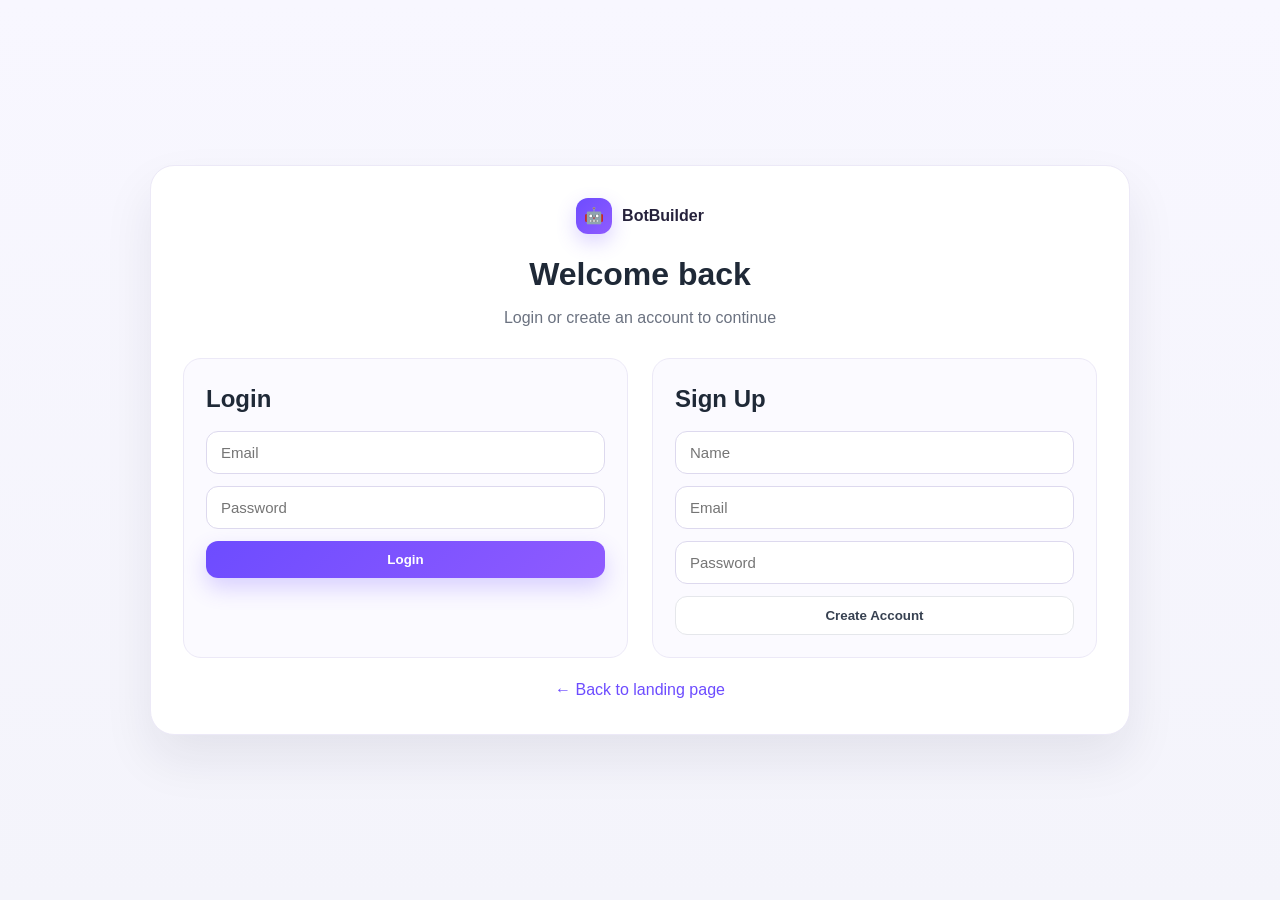
==== src/main/resources/static/create-bot.html @ aa95cacc "Initial project commit" ====
<!--create-bot.html-->
<!DOCTYPE html>
<html lang="en">
<head>
    <meta charset="UTF-8">
    <meta name="viewport" content="width=device-width, initial-scale=1.0">
    <title>Create Bot - BotBuilder</title>
    <link rel="stylesheet" href="style.css">
</head>
<body class="wizard-page">
    <header class="wizard-header">
        <div class="container wizard-header-row">
            <a href="dashboard.html" class="brand">
                <div class="brand-icon">🤖</div>
                <span>BotBuilder</span>
            </a>
        </div>
    </header>

    <main class="container wizard-container">
        <div class="stepper">
            <div class="step active"><span>1</span><small>Basic Info</small></div>
            <div class="step"><span>2</span><small>Knowledge Source</small></div>
            <div class="step"><span>3</span><small>Customize</small></div>
            <div class="step"><span>4</span><small>Test</small></div>
            <div class="step"><span>5</span><small>Deploy</small></div>
        </div>

        <div class="wizard-card-area">
			<div id="step-1" class="wizard-step active">
			    <div class="wizard-card wizard-card-basic">
			        <h2>Basic Information</h2>
			        <p>Let's start with the basics about your chatbot.</p>

			        <label for="bot-name">Bot Name *</label>
			        <input type="text" id="bot-name" placeholder="e.g., Customer Support Bot">

			        <label for="bot-description">Description</label>
			        <textarea id="bot-description" rows="3" placeholder="Brief description of what this bot does..."></textarea>

			        <label for="bot-language">Language</label>
			        <select id="bot-language">
			            <option value="English">English</option>
			            <option value="Spanish">Spanish</option>
			            <option value="French">French</option>
			        </select>

			        <label>Personality Type *</label>
			        <div class="personality-grid">
			            <div class="personality-option active" data-value="Professional">
			                <div class="personality-icon">💼</div>
			                <div>
			                    <h4>Professional</h4>
			                    <p>Formal and business-oriented</p>
			                </div>
			            </div>

			            <div class="personality-option" data-value="Friendly">
			                <div class="personality-icon">😊</div>
			                <div>
			                    <h4>Friendly</h4>
			                    <p>Warm and approachable</p>
			                </div>
			            </div>

			            <div class="personality-option" data-value="Sales">
			                <div class="personality-icon">📈</div>
			                <div>
			                    <h4>Sales</h4>
			                    <p>Persuasive and goal-driven</p>
			                </div>
			            </div>

			            <div class="personality-option" data-value="Support">
			                <div class="personality-icon">🎧</div>
			                <div>
			                    <h4>Support</h4>
			                    <p>Helpful and patient</p>
			                </div>
			            </div>
			        </div>

			        <input type="hidden" id="bot-personality" value="Professional">

			        <div class="wizard-nav-row wizard-nav-step1">
			            <button class="btn btn-secondary btn-disabled" type="button" disabled>← Previous</button>
			            <button id="create-bot-btn" class="btn btn-primary" type="button">Next →</button>
			        </div>
			    </div>
			</div>

			<div id="step-2" class="wizard-step">
			    <div class="wizard-card wizard-card-knowledge">
			        <h2>Knowledge Source</h2>
			        <p>Choose where your bot will learn from</p>

			        <label>Source Type *</label>

			        <div class="knowledge-source-grid">
			            <div class="knowledge-source-option active" data-source="website">
			                <div class="knowledge-source-icon">🌐</div>
			                <h4>Import from Website</h4>
			                <p>Scrape content from your website</p>
			            </div>

			            <div class="knowledge-source-option" data-source="pdf">
			                <div class="knowledge-source-icon">📄</div>
			                <h4>Upload PDF</h4>
			                <p>Upload PDF documents</p>
			            </div>

			            <div class="knowledge-source-option" data-source="text">
			                <div class="knowledge-source-icon">☰</div>
			                <h4>Paste Text</h4>
			                <p>Manually paste your content</p>
			            </div>
			        </div>

			        <input type="hidden" id="knowledge-source-type" value="website">

			        <div id="knowledge-panel-website" class="knowledge-panel active">
			            <label for="knowledge-website-url">Website URL *</label>
			            <div class="knowledge-inline-row">
			                <input type="url" id="knowledge-website-url" placeholder="https://example.com">
			            </div>
			        </div>

			        <div id="knowledge-panel-pdf" class="knowledge-panel">
			            <label>Upload PDF Files</label>
			            <div class="upload-dropzone">
			                <div class="upload-dropzone-icon">📄</div>
			                <div class="upload-dropzone-title">Click to upload or drag and drop</div>
			                <div class="upload-dropzone-subtitle">PDF files up to 10MB</div>
			                <input type="file" id="knowledge-pdf-file" accept=".pdf" hidden>
			            </div>
			        </div>

			        <div id="knowledge-panel-text" class="knowledge-panel">
			            <label for="knowledge-text-content">Paste Your Content *</label>
			            <textarea id="knowledge-text-content" rows="5" placeholder="Paste your knowledge base content here..."></textarea>
			            <div id="knowledge-text-counter" class="knowledge-text-counter">0 characters</div>
			        </div>

			        <div class="wizard-nav-row">
			            <button id="prev-btn" class="btn btn-secondary" type="button">← Previous</button>
			            <button id="next-btn" class="btn btn-primary" type="button">Next →</button>
			        </div>
			    </div>
			</div>

            <div id="step-3" class="wizard-step">
                <div class="wizard-card">
                    <h2>Customize Behavior</h2>
                    <p>Fine tune how your bot responds.</p>

                    <label>Tone: <span class="slider-value">Balanced</span></label>
                    <input type="range" class="slider" min="0" max="100" value="50">
                    <div class="slider-info">Balanced tone</div>

                    <label>Response Length: <span class="slider-value">Medium</span></label>
                    <input type="range" class="slider" min="0" max="100" value="50">
                    <div class="slider-info">Balanced responses</div>

                    <div class="wizard-nav-row">
                        <button class="btn btn-secondary prev-generic">Previous</button>
                        <button class="btn btn-primary next-generic">Next</button>
                    </div>
                </div>
            </div>

            <div id="step-4" class="wizard-step">
                <div class="wizard-card test-layout">
                    <div class="test-left">
                        <h2>Review Your Bot</h2>
                        <div id="review-info" class="review-box"></div>
                    </div>

                    <div class="test-right">
                        <h2>Test Your Bot</h2>
                        <div class="chat-window">
                            <div class="chat-messages"></div>
                            <div class="chat-input">
                                <input type="text" class="chat-field" placeholder="Type your message...">
                                <button class="chat-send btn btn-primary">Send</button>
                            </div>
                        </div>
                    </div>
                </div>

                <div class="wizard-bottom-row">
                    <button class="btn btn-secondary prev-generic">Previous</button>
                    <button class="btn btn-primary next-generic">Next</button>
                </div>
            </div>

            <div id="step-5" class="wizard-step">
                <div class="wizard-card">
                    <h2>Deploy Your Bot</h2>
                    <p>Your bot is ready to deploy.</p>

                    <div class="deploy-box">
                        <h3>Share Link</h3>
                        <input type="text" readonly value="http://localhost:8080/chatbot/share/demo-bot">
                    </div>

                    <div class="deploy-box">
                        <h3>API Access</h3>
                        <textarea readonly rows="4">POST /api/bot/chat</textarea>
                    </div>

                    <div class="wizard-nav-row">
                        <button class="btn btn-secondary prev-generic">Previous</button>
                        <a href="dashboard.html" class="btn btn-primary">Finish</a>
                    </div>
                </div>
            </div>
        </div>
    </main>

    <script src="auth.js"></script>
    <script src="script.js"></script>
</body>
</html>
---- src/main/resources/static/style.css ----
/* style.css*/
* {
    margin: 0;
    padding: 0;
    box-sizing: border-box;
}

body {
    font-family: Inter, Arial, sans-serif;
    background: #f8f8fc;
    color: #1f2937;
    line-height: 1.5;
}

a {
    text-decoration: none;
    color: inherit;
}

.container {
    width: min(1120px, calc(100% - 48px));
    margin: 0 auto;
}

/* Header / Brand */
.site-header,
.wizard-header {
    background: rgba(255, 255, 255, 0.92);
    backdrop-filter: blur(10px);
    border-bottom: 1px solid #ebe9f5;
    position: sticky;
    top: 0;
    z-index: 20;
}

.nav-row,
.wizard-header-row {
    min-height: 74px;
    display: flex;
    align-items: center;
    justify-content: space-between;
    gap: 20px;
}

.brand {
    display: inline-flex;
    align-items: center;
    gap: 10px;
    font-weight: 700;
    color: #25213b;
}

.brand-icon {
    width: 36px;
    height: 36px;
    border-radius: 12px;
    display: grid;
    place-items: center;
    background: linear-gradient(135deg, #6d4cff, #8f5bff);
    color: #fff;
    box-shadow: 0 8px 20px rgba(109, 76, 255, 0.24);
}

.nav-links {
    display: flex;
    gap: 24px;
    color: #6b7280;
}

/* Buttons */
.btn {
    border: none;
    border-radius: 12px;
    padding: 11px 18px;
    font-weight: 600;
    cursor: pointer;
    display: inline-flex;
    align-items: center;
    justify-content: center;
    transition: 0.2s ease;
}

.btn:hover {
    transform: translateY(-1px);
}

.btn-primary {
    background: linear-gradient(135deg, #6d4cff, #8f5bff);
    color: #fff;
    box-shadow: 0 10px 22px rgba(109, 76, 255, 0.24);
}

.btn-secondary {
    background: #fff;
    border: 1px solid #e5e7eb;
    color: #374151;
}

.btn-full {
    width: 100%;
}

.btn-small {
    padding: 8px 12px;
    font-size: 14px;
}

/* Landing */
.hero {
    padding: 72px 0 48px;
}

.hero-grid {
    display: grid;
    grid-template-columns: 1.1fr 0.9fr;
    gap: 40px;
    align-items: center;
}

.pill {
    display: inline-block;
    margin-bottom: 18px;
    padding: 8px 12px;
    border-radius: 999px;
    background: #f1eeff;
    color: #6d4cff;
    font-size: 14px;
    font-weight: 600;
}

.hero-copy h1 {
    font-size: clamp(38px, 5vw, 62px);
    line-height: 1.02;
    letter-spacing: -0.03em;
    margin-bottom: 18px;
    color: #1f1b2d;
}

.hero-copy p {
    max-width: 560px;
    color: #6b7280;
    font-size: 17px;
    margin-bottom: 24px;
}

.hero-actions {
    display: flex;
    gap: 12px;
    margin-bottom: 18px;
}

.hero-meta {
    display: flex;
    gap: 18px;
    color: #6b7280;
    font-size: 14px;
}

.hero-preview-card {
    background: #fff;
    border: 1px solid #eeeaf8;
    border-radius: 24px;
    padding: 28px;
    box-shadow: 0 24px 50px rgba(34, 26, 65, 0.08);
}

.chat-preview {
    display: flex;
    flex-direction: column;
    gap: 12px;
}

.chat-bubble {
    max-width: 75%;
    padding: 12px 14px;
    border-radius: 16px;
    font-size: 14px;
    box-shadow: 0 8px 18px rgba(24, 20, 40, 0.06);
}

.chat-left {
    background: #f6f5fb;
    color: #374151;
}

.chat-right {
    align-self: flex-end;
    background: linear-gradient(135deg, #6d4cff, #8f5bff);
    color: #fff;
}

.section {
    padding: 64px 0;
}

.section-light {
    background: #fafafe;
}

.section-heading {
    text-align: center;
    margin-bottom: 34px;
}

.section-heading h2 {
    font-size: 36px;
    margin-bottom: 8px;
    color: #1f1b2d;
}

.section-heading p {
    color: #6b7280;
}

.feature-grid,
.pricing-grid {
    display: grid;
    gap: 22px;
    grid-template-columns: repeat(3, 1fr);
}

.feature-card,
.price-card {
    background: #fff;
    border: 1px solid #ece9f7;
    border-radius: 20px;
    padding: 24px;
    box-shadow: 0 14px 28px rgba(31, 27, 45, 0.05);
}

.feature-icon {
    font-size: 24px;
    margin-bottom: 12px;
}

.feature-card h3,
.price-card h3 {
    margin-bottom: 8px;
}

.feature-card p,
.price-card ul {
    color: #6b7280;
}

.price {
    font-size: 34px;
    font-weight: 800;
    margin: 10px 0 14px;
}

.price span {
    font-size: 14px;
    font-weight: 500;
    color: #6b7280;
}

.price-card ul {
    list-style: none;
    margin-bottom: 18px;
    display: grid;
    gap: 8px;
}

.price-card.featured {
    border: 2px solid #7b59ff;
    position: relative;
}

.price-badge {
    position: absolute;
    top: -12px;
    left: 24px;
    background: #7b59ff;
    color: #fff;
    border-radius: 999px;
    padding: 6px 12px;
    font-size: 12px;
    font-weight: 700;
}

.site-footer {
    border-top: 1px solid #ebe9f5;
    padding: 24px 0;
    background: #fff;
}

.footer-row {
    display: flex;
    justify-content: space-between;
    align-items: center;
    gap: 24px;
}

.footer-brand {
    margin-bottom: 8px;
}

.footer-links {
    display: flex;
    gap: 18px;
    color: #6b7280;
}

/* Auth */
.auth-page {
    min-height: 100vh;
    background: linear-gradient(180deg, #f8f7ff 0%, #f4f4fb 100%);
}

.auth-shell {
    min-height: 100vh;
    display: grid;
    place-items: center;
    padding: 28px;
}

.auth-card {
    width: min(980px, 100%);
    background: #fff;
    border: 1px solid #ece9f7;
    border-radius: 24px;
    padding: 32px;
    box-shadow: 0 24px 50px rgba(31, 27, 45, 0.08);
}

.auth-header {
    text-align: center;
    margin-bottom: 28px;
}

.auth-header h1 {
    margin-top: 16px;
    margin-bottom: 8px;
}

.auth-header p {
    color: #6b7280;
}

.auth-grid {
    display: grid;
    grid-template-columns: repeat(2, 1fr);
    gap: 24px;
}

.auth-block {
    background: #fbfaff;
    border: 1px solid #ece9f7;
    border-radius: 18px;
    padding: 22px;
}

.auth-block h2 {
    margin-bottom: 14px;
}

.auth-block input {
    width: 100%;
    margin-bottom: 12px;
}

.auth-back {
    margin-top: 20px;
    text-align: center;
    color: #6d4cff;
}

/* Inputs */
input,
select,
textarea {
    width: 100%;
    border: 1px solid #ddd9ee;
    background: #fff;
    border-radius: 12px;
    padding: 12px 14px;
    outline: none;
    font-size: 15px;
}

input:focus,
select:focus,
textarea:focus {
    border-color: #7b59ff;
    box-shadow: 0 0 0 4px rgba(123, 89, 255, 0.12);
}

/* Dashboard */
.dashboard-page {
    background: #f6f6fb;
}

.dashboard-layout {
    display: grid;
    grid-template-columns: 260px 1fr;
    min-height: 100vh;
}

.sidebar {
    background: #fff;
    border-right: 1px solid #ebe9f5;
    display: flex;
    flex-direction: column;
    justify-content: space-between;
    padding: 24px 18px;
}

.sidebar-nav {
    margin-top: 28px;
    display: grid;
    gap: 8px;
}

.sidebar-link {
    display: block;
    padding: 12px 14px;
    border-radius: 12px;
    color: #6b7280;
    font-weight: 600;
}

.sidebar-link.active,
.sidebar-link:hover {
    background: #f2efff;
    color: #6d4cff;
}

.logout-btn {
    width: 100%;
    text-align: left;
    background: none;
    border: none;
    cursor: pointer;
    font: inherit;
}

.dashboard-main {
    padding: 28px;
}

.dashboard-topbar {
    display: flex;
    align-items: center;
    justify-content: space-between;
    margin-bottom: 18px;
    gap: 20px;
}

.dashboard-topbar h1 {
    margin-bottom: 4px;
}

.dashboard-topbar p {
    color: #6b7280;
}

.search-row {
    margin-bottom: 22px;
}

.bot-grid {
    display: grid;
    grid-template-columns: repeat(3, 1fr);
    gap: 20px;
}

.bot-card,
.empty-bot-card {
    background: #fff;
    border: 1px solid #ebe9f5;
    border-radius: 18px;
    padding: 20px;
    box-shadow: 0 12px 24px rgba(31, 27, 45, 0.05);
}

.bot-card-top {
    display: flex;
    justify-content: space-between;
    gap: 16px;
    margin-bottom: 14px;
}

.bot-card h3 {
    margin-bottom: 6px;
}

.bot-card p {
    color: #6b7280;
    font-size: 14px;
    overflow-wrap: anywhere;
}

.bot-card-meta {
    display: flex;
    justify-content: space-between;
    color: #6b7280;
    font-size: 13px;
    margin-bottom: 16px;
}

.bot-card-actions {
    display: flex;
    gap: 10px;
}

.status-badge {
    height: fit-content;
    border-radius: 999px;
    padding: 6px 10px;
    font-size: 12px;
    font-weight: 700;
}

.status-badge.active {
    background: #eafaf1;
    color: #13a35d;
}

.empty-bot-card {
    min-height: 210px;
    display: grid;
    place-items: center;
    text-align: center;
    border-style: dashed;
}

.empty-icon {
    width: 52px;
    height: 52px;
    border-radius: 50%;
    display: grid;
    place-items: center;
    background: #f1eeff;
    color: #6d4cff;
    font-size: 24px;
    margin-bottom: 10px;
}

/* Wizard */
.wizard-page {
    background: #f6f6fb;
}

.wizard-container {
    padding-top: 28px;
    padding-bottom: 48px;
}
.wizard-card-basic {
    max-width: 760px;
    margin: 0 auto;
    padding: 32px;
}

.wizard-card-basic h2 {
    font-size: 34px;
    margin-bottom: 8px;
    color: #1f1b2d;
}

.wizard-card-basic p {
    color: #6b7280;
    margin-bottom: 22px;
}

.wizard-card-basic label {
    display: block;
    font-size: 14px;
    font-weight: 700;
    margin: 18px 0 8px;
    color: #2b263d;
}

.wizard-card-basic input,
.wizard-card-basic select,
.wizard-card-basic textarea {
    width: 100%;
    border: 1px solid #e4e0f2;
    border-radius: 12px;
    padding: 14px 16px;
    font-size: 15px;
    background: #fcfbff;
}

.wizard-card-basic textarea {
    resize: vertical;
    min-height: 88px;
}

.personality-grid {
    display: grid;
    grid-template-columns: repeat(2, 1fr);
    gap: 14px;
    margin-top: 10px;
}

.personality-option {
    display: flex;
    align-items: flex-start;
    gap: 14px;
    padding: 16px;
    border: 1.5px solid #dfdbea;
    border-radius: 14px;
    background: #ffffff;
    cursor: pointer;
    transition: all 0.2s ease;
}

.personality-option:hover {
    border-color: #b7abf8;
    box-shadow: 0 8px 20px rgba(109, 76, 255, 0.08);
}

.personality-option.active {
    border: 2px solid #6d4cff;
    background: #f7f4ff;
    box-shadow: 0 10px 22px rgba(109, 76, 255, 0.10);
}

.personality-icon {
    width: 42px;
    height: 42px;
    border-radius: 12px;
    display: grid;
    place-items: center;
    background: #f3f0ff;
    font-size: 18px;
    flex-shrink: 0;
}

.personality-option h4 {
    margin: 0 0 4px;
    font-size: 16px;
    color: #1f1b2d;
}

.personality-option p {
    margin: 0;
    font-size: 13px;
    color: #6b7280;
}

.wizard-nav-step1 {
    margin-top: 24px;
    align-items: center;
}

.btn-disabled {
    opacity: 0.55;
    cursor: not-allowed;
    box-shadow: none;
}

@media (max-width: 768px) {
    .personality-grid {
        grid-template-columns: 1fr;
    }

    .wizard-card-basic {
        padding: 22px;
    }
}
.wizard-card-knowledge {
    max-width: 760px;
    margin: 0 auto;
    padding: 32px;
}

.wizard-card-knowledge h2 {
    font-size: 34px;
    margin-bottom: 8px;
    color: #1f1b2d;
}

.wizard-card-knowledge p {
    color: #6b7280;
    margin-bottom: 22px;
}

.wizard-card-knowledge label {
    display: block;
    font-size: 14px;
    font-weight: 700;
    margin: 18px 0 10px;
    color: #2b263d;
}

.knowledge-source-grid {
    display: grid;
    grid-template-columns: repeat(3, 1fr);
    gap: 14px;
    margin-top: 8px;
}

.knowledge-source-option {
    border: 1.5px solid #dfdbea;
    border-radius: 14px;
    padding: 18px 16px;
    background: #fff;
    text-align: center;
    cursor: pointer;
    transition: all 0.2s ease;
}

.knowledge-source-option:hover {
    border-color: #b7abf8;
    box-shadow: 0 8px 20px rgba(109, 76, 255, 0.08);
}

.knowledge-source-option.active {
    border: 2px solid #6d4cff;
    background: #f7f4ff;
    box-shadow: 0 10px 22px rgba(109, 76, 255, 0.10);
}

.knowledge-source-icon {
    width: 44px;
    height: 44px;
    margin: 0 auto 12px;
    border-radius: 12px;
    display: grid;
    place-items: center;
    background: #f3f0ff;
    font-size: 20px;
}

.knowledge-source-option h4 {
    margin: 0 0 6px;
    font-size: 16px;
    color: #1f1b2d;
}

.knowledge-source-option p {
    margin: 0;
    font-size: 13px;
    color: #6b7280;
}

.knowledge-panel {
    display: none;
    margin-top: 18px;
}

.knowledge-panel.active {
    display: block;
}

.knowledge-inline-row {
    display: grid;
    grid-template-columns: 1fr auto;
    gap: 12px;
    align-items: center;
}

.btn-knowledge-action {
    white-space: nowrap;
    min-width: 140px;
}

.upload-dropzone {
    border: 1.5px dashed #d7d2e8;
    border-radius: 16px;
    background: #fcfbff;
    min-height: 170px;
    display: grid;
    place-items: center;
    text-align: center;
    padding: 24px;
    cursor: pointer;
    transition: all 0.2s ease;
}

.upload-dropzone:hover {
    border-color: #b7abf8;
    background: #f8f5ff;
}

.upload-dropzone-icon {
    font-size: 34px;
    margin-bottom: 10px;
}

.upload-dropzone-title {
    font-weight: 600;
    color: #374151;
    margin-bottom: 4px;
}

.upload-dropzone-subtitle {
    font-size: 13px;
    color: #9ca3af;
}

.knowledge-text-counter {
    margin-top: 8px;
    font-size: 12px;
    color: #9ca3af;
}

@media (max-width: 768px) {
    .knowledge-source-grid {
        grid-template-columns: 1fr;
    }

    .knowledge-inline-row {
        grid-template-columns: 1fr;
    }

    .btn-knowledge-action {
        width: 100%;
    }

    .wizard-card-knowledge {
        padding: 22px;
    }
}
.stepper {
    display: flex;
    justify-content: center;
    gap: 28px;
    margin-bottom: 28px;
    flex-wrap: wrap;
}

.step {
    text-align: center;
    color: #9ca3af;
}

.step span {
    width: 36px;
    height: 36px;
    margin: 0 auto 8px;
    border-radius: 50%;
    display: grid;
    place-items: center;
    background: #e5e7eb;
    font-weight: 700;
}

.step.active span {
    background: linear-gradient(135deg, #6d4cff, #8f5bff);
    color: #fff;
}

.step.completed span {
    background: #6d4cff;
    color: #fff;
}

.step.active,
.step.completed {
    color: #3b3553;
}

.step small {
    display: block;
    font-size: 12px;
}

.wizard-step {
    display: none;
}

.wizard-step.active {
    display: block;
}

.wizard-card-area {
    max-width: 920px;
    margin: 0 auto;
}

.wizard-card {
    background: #fff;
    border: 1px solid #ebe9f5;
    border-radius: 22px;
    padding: 28px;
    box-shadow: 0 14px 28px rgba(31, 27, 45, 0.05);
}

.wizard-card h2 {
    margin-bottom: 6px;
}

.wizard-card p {
    color: #6b7280;
    margin-bottom: 18px;
}

.wizard-card label {
    display: block;
    font-weight: 600;
    margin: 16px 0 8px;
}

.wizard-nav-row,
.wizard-bottom-row {
    display: flex;
    justify-content: space-between;
    gap: 12px;
    margin-top: 22px;
}

.source-grid {
    display: grid;
    grid-template-columns: repeat(3, 1fr);
    gap: 14px;
    margin-top: 16px;
}

.source-option {
    border: 2px solid #d9d3f7;
    border-radius: 16px;
    padding: 20px;
    text-align: center;
    font-weight: 600;
    background: #fff;
}

.source-option.active {
    border-color: #7b59ff;
    background: #f5f2ff;
    color: #6d4cff;
}

.source-option.disabled {
    opacity: 0.55;
}

.slider {
    margin: 10px 0 6px;
}

.slider-info {
    color: #6b7280;
    font-size: 14px;
}

.test-layout {
    display: grid;
    grid-template-columns: 320px 1fr;
    gap: 22px;
}

.review-box {
    background: #f8f7fd;
    border: 1px solid #ebe9f5;
    border-radius: 16px;
    padding: 16px;
    display: grid;
    gap: 10px;
}

.deploy-box {
    background: #fafafe;
    border: 1px solid #ebe9f5;
    border-radius: 16px;
    padding: 16px;
    margin-bottom: 16px;
}

.chat-window {
    border: 1px solid #ebe9f5;
    border-radius: 20px;
    background: #fff;
    padding: 16px;
    height: 380px;
    display: flex;
    flex-direction: column;
}

.chat-messages {
    flex: 1;
    overflow-y: auto;
    margin-bottom: 12px;
}

.chat-input {
    display: flex;
    gap: 10px;
}

.chat-line {
    margin-bottom: 10px;
    padding: 10px 12px;
    border-radius: 12px;
    max-width: 86%;
    font-size: 14px;
}

.chat-line-user {
    background: #f3f0ff;
    margin-left: auto;
}

.chat-line-bot {
    background: #f5f6fa;
}

.chat-line-bot.error {
    color: #b91c1c;
}

/* Responsive */
@media (max-width: 980px) {
    .hero-grid,
    .auth-grid,
    .test-layout,
    .dashboard-layout,
    .feature-grid,
    .pricing-grid,
    .bot-grid,
    .source-grid {
        grid-template-columns: 1fr;
    }

    .dashboard-layout {
        display: block;
    }

    .sidebar {
        border-right: none;
        border-bottom: 1px solid #ebe9f5;
    }

    .nav-links {
        display: none;
    }

    .footer-row,
    .dashboard-topbar {
        flex-direction: column;
        align-items: flex-start;
    }
}
.open-mode .step.completed span {
    background: #e5e7eb !important;
    color: #9ca3af !important;
}

.open-mode .step.completed,
.open-mode .step:not(.active) {
    color: #9ca3af !important;
}

.open-mode .step.active span {
    background: linear-gradient(135deg, #6d4cff, #8f5bff) !important;
    color: #ffffff !important;
}

.open-mode .step.active {
    color: #3b3553 !important;
}
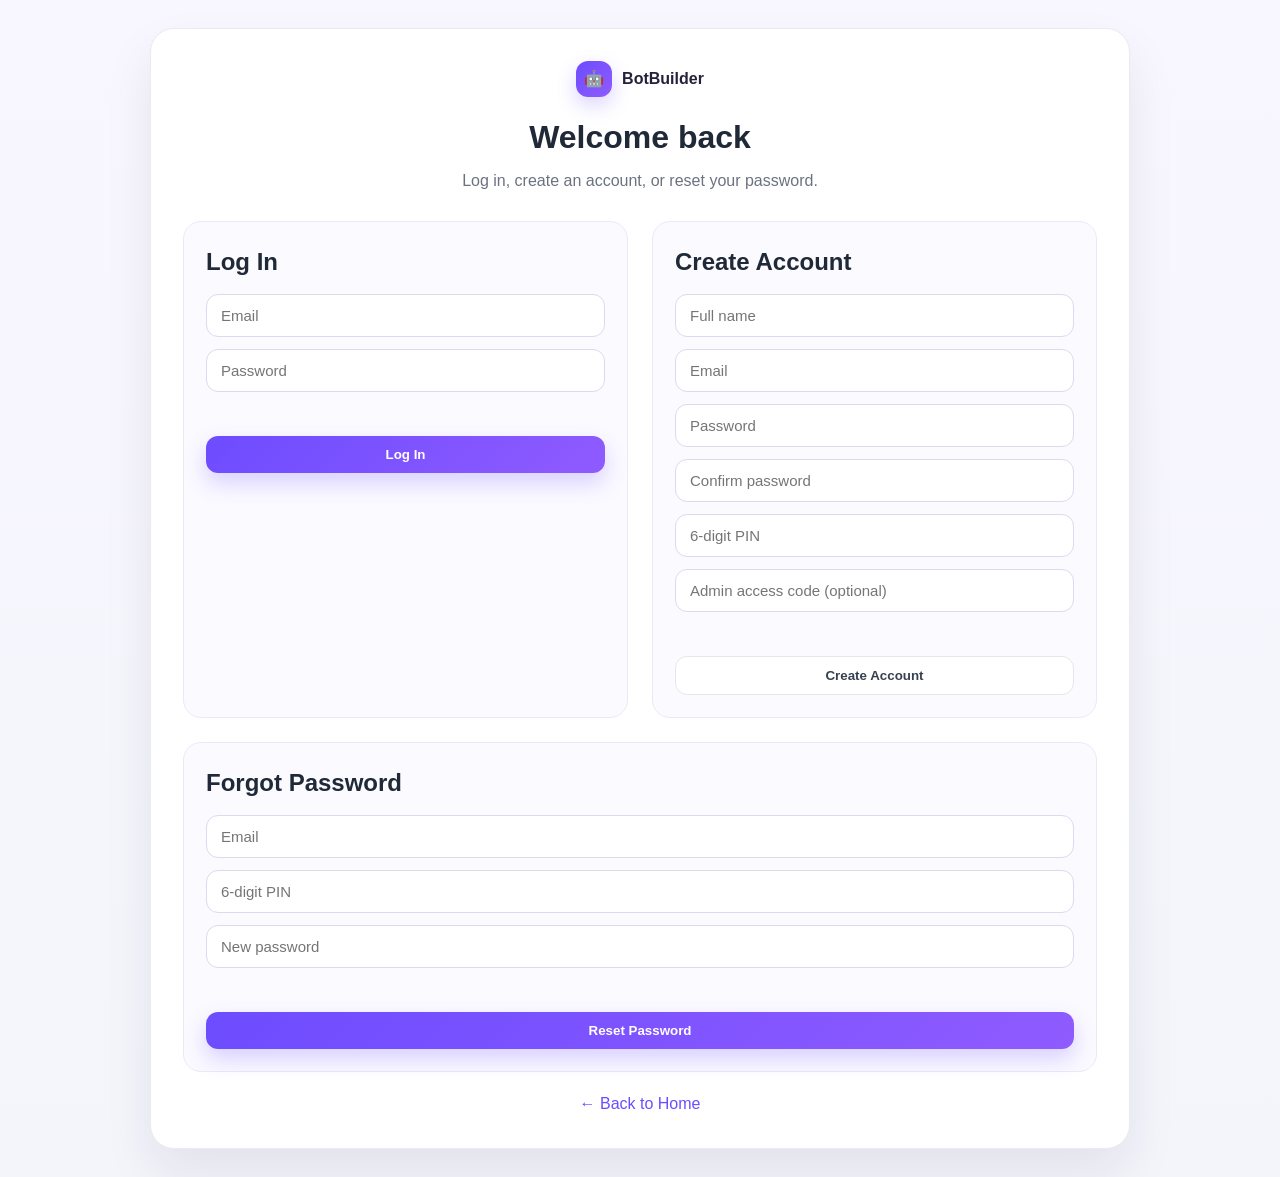
==== commit 4eadc197: "Working Code" ====
--- a/src/main/resources/static/create-bot.html
+++ b/src/main/resources/static/create-bot.html
@@ -1,4 +1,3 @@
-<!--create-bot.html-->
 <!DOCTYPE html>
 <html lang="en">
 <head>
@@ -7,214 +6,198 @@
     <title>Create Bot - BotBuilder</title>
     <link rel="stylesheet" href="style.css">
 </head>
-<body class="wizard-page">
-    <header class="wizard-header">
-        <div class="container wizard-header-row">
-            <a href="dashboard.html" class="brand">
-                <div class="brand-icon">🤖</div>
-                <span>BotBuilder</span>
-            </a>
+<body class="create-bot-page">
+    <header class="public-header">
+        <div class="brand">
+            <div class="brand-icon">🤖</div>
+            <span>BotBuilder</span>
         </div>
     </header>
 
-    <main class="container wizard-container">
-        <div class="stepper">
-            <div class="step active"><span>1</span><small>Basic Info</small></div>
-            <div class="step"><span>2</span><small>Knowledge Source</small></div>
-            <div class="step"><span>3</span><small>Customize</small></div>
-            <div class="step"><span>4</span><small>Test</small></div>
-            <div class="step"><span>5</span><small>Deploy</small></div>
+    <main class="wizard-shell">
+        <div class="wizard-stepper">
+            <div class="step active">1</div>
+            <div class="step">2</div>
+            <div class="step">3</div>
+            <div class="step">4</div>
+            <div class="step">5</div>
         </div>
 
-        <div class="wizard-card-area">
-			<div id="step-1" class="wizard-step active">
-			    <div class="wizard-card wizard-card-basic">
-			        <h2>Basic Information</h2>
-			        <p>Let's start with the basics about your chatbot.</p>
-
-			        <label for="bot-name">Bot Name *</label>
-			        <input type="text" id="bot-name" placeholder="e.g., Customer Support Bot">
-
-			        <label for="bot-description">Description</label>
-			        <textarea id="bot-description" rows="3" placeholder="Brief description of what this bot does..."></textarea>
-
-			        <label for="bot-language">Language</label>
-			        <select id="bot-language">
-			            <option value="English">English</option>
-			            <option value="Spanish">Spanish</option>
-			            <option value="French">French</option>
-			        </select>
-
-			        <label>Personality Type *</label>
-			        <div class="personality-grid">
-			            <div class="personality-option active" data-value="Professional">
-			                <div class="personality-icon">💼</div>
-			                <div>
-			                    <h4>Professional</h4>
-			                    <p>Formal and business-oriented</p>
-			                </div>
-			            </div>
-
-			            <div class="personality-option" data-value="Friendly">
-			                <div class="personality-icon">😊</div>
-			                <div>
-			                    <h4>Friendly</h4>
-			                    <p>Warm and approachable</p>
-			                </div>
-			            </div>
-
-			            <div class="personality-option" data-value="Sales">
-			                <div class="personality-icon">📈</div>
-			                <div>
-			                    <h4>Sales</h4>
-			                    <p>Persuasive and goal-driven</p>
-			                </div>
-			            </div>
-
-			            <div class="personality-option" data-value="Support">
-			                <div class="personality-icon">🎧</div>
-			                <div>
-			                    <h4>Support</h4>
-			                    <p>Helpful and patient</p>
-			                </div>
-			            </div>
-			        </div>
-
-			        <input type="hidden" id="bot-personality" value="Professional">
-
-			        <div class="wizard-nav-row wizard-nav-step1">
-			            <button class="btn btn-secondary btn-disabled" type="button" disabled>← Previous</button>
-			            <button id="create-bot-btn" class="btn btn-primary" type="button">Next →</button>
-			        </div>
-			    </div>
-			</div>
-
-			<div id="step-2" class="wizard-step">
-			    <div class="wizard-card wizard-card-knowledge">
-			        <h2>Knowledge Source</h2>
-			        <p>Choose where your bot will learn from</p>
-
-			        <label>Source Type *</label>
-
-			        <div class="knowledge-source-grid">
-			            <div class="knowledge-source-option active" data-source="website">
-			                <div class="knowledge-source-icon">🌐</div>
-			                <h4>Import from Website</h4>
-			                <p>Scrape content from your website</p>
-			            </div>
-
-			            <div class="knowledge-source-option" data-source="pdf">
-			                <div class="knowledge-source-icon">📄</div>
-			                <h4>Upload PDF</h4>
-			                <p>Upload PDF documents</p>
-			            </div>
-
-			            <div class="knowledge-source-option" data-source="text">
-			                <div class="knowledge-source-icon">☰</div>
-			                <h4>Paste Text</h4>
-			                <p>Manually paste your content</p>
-			            </div>
-			        </div>
-
-			        <input type="hidden" id="knowledge-source-type" value="website">
-
-			        <div id="knowledge-panel-website" class="knowledge-panel active">
-			            <label for="knowledge-website-url">Website URL *</label>
-			            <div class="knowledge-inline-row">
-			                <input type="url" id="knowledge-website-url" placeholder="https://example.com">
-			            </div>
-			        </div>
-
-			        <div id="knowledge-panel-pdf" class="knowledge-panel">
-			            <label>Upload PDF Files</label>
-			            <div class="upload-dropzone">
-			                <div class="upload-dropzone-icon">📄</div>
-			                <div class="upload-dropzone-title">Click to upload or drag and drop</div>
-			                <div class="upload-dropzone-subtitle">PDF files up to 10MB</div>
-			                <input type="file" id="knowledge-pdf-file" accept=".pdf" hidden>
-			            </div>
-			        </div>
-
-			        <div id="knowledge-panel-text" class="knowledge-panel">
-			            <label for="knowledge-text-content">Paste Your Content *</label>
-			            <textarea id="knowledge-text-content" rows="5" placeholder="Paste your knowledge base content here..."></textarea>
-			            <div id="knowledge-text-counter" class="knowledge-text-counter">0 characters</div>
-			        </div>
-
-			        <div class="wizard-nav-row">
-			            <button id="prev-btn" class="btn btn-secondary" type="button">← Previous</button>
-			            <button id="next-btn" class="btn btn-primary" type="button">Next →</button>
-			        </div>
-			    </div>
-			</div>
-
-            <div id="step-3" class="wizard-step">
-                <div class="wizard-card">
-                    <h2>Customize Behavior</h2>
-                    <p>Fine tune how your bot responds.</p>
-
-                    <label>Tone: <span class="slider-value">Balanced</span></label>
-                    <input type="range" class="slider" min="0" max="100" value="50">
-                    <div class="slider-info">Balanced tone</div>
-
-                    <label>Response Length: <span class="slider-value">Medium</span></label>
-                    <input type="range" class="slider" min="0" max="100" value="50">
-                    <div class="slider-info">Balanced responses</div>
-
-                    <div class="wizard-nav-row">
-                        <button class="btn btn-secondary prev-generic">Previous</button>
-                        <button class="btn btn-primary next-generic">Next</button>
-                    </div>
-                </div>
-            </div>
-
-            <div id="step-4" class="wizard-step">
-                <div class="wizard-card test-layout">
-                    <div class="test-left">
+        <div class="wizard-step-labels">
+            <span>Basic Info</span>
+            <span>Knowledge Source</span>
+            <span>Customize</span>
+            <span>Test</span>
+            <span>Deploy</span>
+        </div>
+
+        <!-- STEP 1 -->
+        <section id="step-1" class="wizard-step active">
+            <div class="wizard-card">
+                <h1>Basic Information</h1>
+                <p>Let's start with the basics about your chatbot.</p>
+
+                <label for="bot-name">Bot Name *</label>
+                <input id="bot-name" type="text" placeholder="e.g., Customer Support Bot">
+
+                <label for="bot-description">Description</label>
+                <textarea id="bot-description" rows="4" placeholder="Brief description of what this bot does..."></textarea>
+
+                <label for="bot-language">Language</label>
+                <select id="bot-language">
+                    <option value="English">English</option>
+                </select>
+
+                <label>Personality Type *</label>
+                <div class="personality-grid">
+                    <button type="button" class="personality-option active" data-value="Professional">
+                        <strong>Professional</strong>
+                        <span>Formal and business-oriented</span>
+                    </button>
+
+                    <button type="button" class="personality-option" data-value="Friendly">
+                        <strong>Friendly</strong>
+                        <span>Warm and approachable</span>
+                    </button>
+
+                    <button type="button" class="personality-option" data-value="Sales">
+                        <strong>Sales</strong>
+                        <span>Persuasive and goal-driven</span>
+                    </button>
+
+                    <button type="button" class="personality-option" data-value="Support">
+                        <strong>Support</strong>
+                        <span>Helpful and patient</span>
+                    </button>
+                </div>
+
+                <input type="hidden" id="bot-personality" value="Professional">
+
+                <div id="form-message-step1" class="form-message"></div>
+
+                <div class="wizard-nav-row">
+                    <button id="step1-back-btn" class="btn btn-secondary" type="button">Back to Dashboard</button>
+                    <button id="create-bot-btn" class="btn btn-primary" type="button">Next →</button>
+                </div>
+            </div>
+        </section>
+
+        <!-- STEP 2 -->
+        <section id="step-2" class="wizard-step">
+            <div class="wizard-card">
+                <h1>Knowledge Source</h1>
+
+                <div class="knowledge-source-switch">
+                    <button type="button" class="knowledge-source-option active" data-source="website">URL</button>
+                    <button type="button" class="knowledge-source-option" data-source="text">Text</button>
+                </div>
+
+                <input type="hidden" id="knowledge-source-type" value="website">
+
+                <div id="knowledge-panel-website" class="knowledge-panel active">
+                    <label for="knowledge-website-url" id="knowledge-url-label">Website or PDF URL</label>
+                    <input id="knowledge-website-url" type="text" placeholder="https://example.com/page or https://example.com/file.pdf">
+                </div>
+
+                <div id="knowledge-panel-text" class="knowledge-panel">
+                    <label for="knowledge-text-content">Paste Knowledge Text</label>
+                    <textarea id="knowledge-text-content" rows="8" placeholder="Paste content here..."></textarea>
+                    <div id="knowledge-text-counter" class="helper-text">0 characters</div>
+                </div>
+
+                <div id="form-message-step2" class="form-message"></div>
+
+                <div class="wizard-nav-row">
+                    <button id="prev-btn" class="btn btn-secondary" type="button">Previous</button>
+                    <button id="next-btn" class="btn btn-primary" type="button">Next →</button>
+                </div>
+            </div>
+        </section>
+
+        <!-- STEP 3 -->
+        <section id="step-3" class="wizard-step">
+            <div class="wizard-card">
+                <h1>Customize</h1>
+
+                <div class="slider-block">
+                    <div class="slider-header">
+                        <label>Tone</label>
+                        <span class="slider-value">Balanced</span>
+                    </div>
+                    <input class="slider" type="range" min="0" max="100" value="50">
+                    <div class="helper-text">Balanced tone</div>
+                </div>
+
+                <div class="slider-block">
+                    <div class="slider-header">
+                        <label>Response Length</label>
+                        <span class="slider-value">Medium</span>
+                    </div>
+                    <input class="slider" type="range" min="0" max="100" value="50">
+                    <div class="helper-text">Balanced responses</div>
+                </div>
+
+                <div class="wizard-nav-row">
+                    <button class="btn btn-secondary prev-generic" type="button">Previous</button>
+                    <button class="btn btn-primary next-generic" type="button">Next →</button>
+                </div>
+            </div>
+        </section>
+
+        <!-- STEP 4 -->
+        <section id="step-4" class="wizard-step">
+            <div class="wizard-card">
+                <div class="test-layout">
+                    <div class="review-box">
                         <h2>Review Your Bot</h2>
-                        <div id="review-info" class="review-box"></div>
-                    </div>
-
-                    <div class="test-right">
+                        <div id="review-info"></div>
+                    </div>
+
+                    <div class="test-box">
                         <h2>Test Your Bot</h2>
-                        <div class="chat-window">
-                            <div class="chat-messages"></div>
-                            <div class="chat-input">
-                                <input type="text" class="chat-field" placeholder="Type your message...">
-                                <button class="chat-send btn btn-primary">Send</button>
-                            </div>
+                        <div class="chat-messages"></div>
+                        <div class="chat-input-row">
+                            <input class="chat-field" type="text" placeholder="Type your message...">
+                            <button class="chat-send btn btn-primary" type="button">Send</button>
                         </div>
                     </div>
                 </div>
 
-                <div class="wizard-bottom-row">
-                    <button class="btn btn-secondary prev-generic">Previous</button>
-                    <button class="btn btn-primary next-generic">Next</button>
-                </div>
-            </div>
-
-            <div id="step-5" class="wizard-step">
-                <div class="wizard-card">
-                    <h2>Deploy Your Bot</h2>
-                    <p>Your bot is ready to deploy.</p>
-
-                    <div class="deploy-box">
-                        <h3>Share Link</h3>
-                        <input type="text" readonly value="http://localhost:8080/chatbot/share/demo-bot">
-                    </div>
-
-                    <div class="deploy-box">
-                        <h3>API Access</h3>
-                        <textarea readonly rows="4">POST /api/bot/chat</textarea>
-                    </div>
-
-                    <div class="wizard-nav-row">
-                        <button class="btn btn-secondary prev-generic">Previous</button>
-                        <a href="dashboard.html" class="btn btn-primary">Finish</a>
-                    </div>
-                </div>
-            </div>
-        </div>
+                <div id="open-mode-step4-actions" class="wizard-nav-row" style="display: none;">
+                    <button id="step4-back-dashboard-btn" class="btn btn-secondary" type="button">
+                        Back to Dashboard
+                    </button>
+                </div>
+
+                <div class="wizard-nav-row">
+                    <button class="btn btn-secondary prev-generic" type="button">Previous</button>
+                    <button class="btn btn-primary next-generic" type="button">Next →</button>
+                </div>
+            </div>
+        </section>
+
+        <!-- STEP 5 -->
+        <section id="step-5" class="wizard-step">
+            <div class="wizard-card">
+                <h1>Deploy Your Bot</h1>
+                <p>Publish your bot and share it with website visitors.</p>
+
+                <label for="public-link">Public Share Link</label>
+                <input id="public-link" type="text" readonly value="Not published yet">
+
+                <div id="deploy-message" class="form-message"></div>
+
+                <div class="wizard-nav-row">
+                    <button class="btn btn-secondary prev-generic" type="button">Previous</button>
+
+                    <div class="deploy-actions">
+                        <button id="back-dashboard-btn" class="btn btn-secondary" type="button">Back to Dashboard</button>
+                        <button id="open-bot-btn" class="btn btn-secondary" type="button">Open Bot</button>
+                        <button id="deploy-btn" class="btn btn-primary" type="button">Publish Bot</button>
+                    </div>
+                </div>
+            </div>
+        </section>
     </main>
 
     <script src="auth.js"></script>
--- a/src/main/resources/static/style.css
+++ b/src/main/resources/static/style.css
@@ -1,4 +1,4 @@
-/* style.css*/
+/* style.css */
 * {
     margin: 0;
     padding: 0;
@@ -105,265 +105,10 @@
     font-size: 14px;
 }
 
-/* Landing */
-.hero {
-    padding: 72px 0 48px;
-}
-
-.hero-grid {
-    display: grid;
-    grid-template-columns: 1.1fr 0.9fr;
-    gap: 40px;
-    align-items: center;
-}
-
-.pill {
-    display: inline-block;
-    margin-bottom: 18px;
-    padding: 8px 12px;
-    border-radius: 999px;
-    background: #f1eeff;
-    color: #6d4cff;
-    font-size: 14px;
-    font-weight: 600;
-}
-
-.hero-copy h1 {
-    font-size: clamp(38px, 5vw, 62px);
-    line-height: 1.02;
-    letter-spacing: -0.03em;
-    margin-bottom: 18px;
-    color: #1f1b2d;
-}
-
-.hero-copy p {
-    max-width: 560px;
-    color: #6b7280;
-    font-size: 17px;
-    margin-bottom: 24px;
-}
-
-.hero-actions {
-    display: flex;
-    gap: 12px;
-    margin-bottom: 18px;
-}
-
-.hero-meta {
-    display: flex;
-    gap: 18px;
-    color: #6b7280;
-    font-size: 14px;
-}
-
-.hero-preview-card {
-    background: #fff;
-    border: 1px solid #eeeaf8;
-    border-radius: 24px;
-    padding: 28px;
-    box-shadow: 0 24px 50px rgba(34, 26, 65, 0.08);
-}
-
-.chat-preview {
-    display: flex;
-    flex-direction: column;
-    gap: 12px;
-}
-
-.chat-bubble {
-    max-width: 75%;
-    padding: 12px 14px;
-    border-radius: 16px;
-    font-size: 14px;
-    box-shadow: 0 8px 18px rgba(24, 20, 40, 0.06);
-}
-
-.chat-left {
-    background: #f6f5fb;
-    color: #374151;
-}
-
-.chat-right {
-    align-self: flex-end;
-    background: linear-gradient(135deg, #6d4cff, #8f5bff);
-    color: #fff;
-}
-
-.section {
-    padding: 64px 0;
-}
-
-.section-light {
-    background: #fafafe;
-}
-
-.section-heading {
-    text-align: center;
-    margin-bottom: 34px;
-}
-
-.section-heading h2 {
-    font-size: 36px;
-    margin-bottom: 8px;
-    color: #1f1b2d;
-}
-
-.section-heading p {
-    color: #6b7280;
-}
-
-.feature-grid,
-.pricing-grid {
-    display: grid;
-    gap: 22px;
-    grid-template-columns: repeat(3, 1fr);
-}
-
-.feature-card,
-.price-card {
-    background: #fff;
-    border: 1px solid #ece9f7;
-    border-radius: 20px;
-    padding: 24px;
-    box-shadow: 0 14px 28px rgba(31, 27, 45, 0.05);
-}
-
-.feature-icon {
-    font-size: 24px;
-    margin-bottom: 12px;
-}
-
-.feature-card h3,
-.price-card h3 {
-    margin-bottom: 8px;
-}
-
-.feature-card p,
-.price-card ul {
-    color: #6b7280;
-}
-
-.price {
-    font-size: 34px;
-    font-weight: 800;
-    margin: 10px 0 14px;
-}
-
-.price span {
-    font-size: 14px;
-    font-weight: 500;
-    color: #6b7280;
-}
-
-.price-card ul {
-    list-style: none;
-    margin-bottom: 18px;
-    display: grid;
-    gap: 8px;
-}
-
-.price-card.featured {
-    border: 2px solid #7b59ff;
-    position: relative;
-}
-
-.price-badge {
-    position: absolute;
-    top: -12px;
-    left: 24px;
-    background: #7b59ff;
-    color: #fff;
-    border-radius: 999px;
-    padding: 6px 12px;
-    font-size: 12px;
-    font-weight: 700;
-}
-
-.site-footer {
-    border-top: 1px solid #ebe9f5;
-    padding: 24px 0;
-    background: #fff;
-}
-
-.footer-row {
-    display: flex;
-    justify-content: space-between;
-    align-items: center;
-    gap: 24px;
-}
-
-.footer-brand {
-    margin-bottom: 8px;
-}
-
-.footer-links {
-    display: flex;
-    gap: 18px;
-    color: #6b7280;
-}
-
-/* Auth */
-.auth-page {
-    min-height: 100vh;
-    background: linear-gradient(180deg, #f8f7ff 0%, #f4f4fb 100%);
-}
-
-.auth-shell {
-    min-height: 100vh;
-    display: grid;
-    place-items: center;
-    padding: 28px;
-}
-
-.auth-card {
-    width: min(980px, 100%);
-    background: #fff;
-    border: 1px solid #ece9f7;
-    border-radius: 24px;
-    padding: 32px;
-    box-shadow: 0 24px 50px rgba(31, 27, 45, 0.08);
-}
-
-.auth-header {
-    text-align: center;
-    margin-bottom: 28px;
-}
-
-.auth-header h1 {
-    margin-top: 16px;
-    margin-bottom: 8px;
-}
-
-.auth-header p {
-    color: #6b7280;
-}
-
-.auth-grid {
-    display: grid;
-    grid-template-columns: repeat(2, 1fr);
-    gap: 24px;
-}
-
-.auth-block {
-    background: #fbfaff;
-    border: 1px solid #ece9f7;
-    border-radius: 18px;
-    padding: 22px;
-}
-
-.auth-block h2 {
-    margin-bottom: 14px;
-}
-
-.auth-block input {
-    width: 100%;
-    margin-bottom: 12px;
-}
-
-.auth-back {
-    margin-top: 20px;
-    text-align: center;
-    color: #6d4cff;
+.btn-disabled {
+    opacity: 0.55;
+    cursor: not-allowed;
+    box-shadow: none;
 }
 
 /* Inputs */
@@ -386,6 +131,291 @@
     box-shadow: 0 0 0 4px rgba(123, 89, 255, 0.12);
 }
 
+/* Landing */
+.hero {
+    padding: 72px 0 48px;
+}
+
+.hero-grid {
+    display: grid;
+    grid-template-columns: 1.1fr 0.9fr;
+    gap: 40px;
+    align-items: center;
+}
+
+.pill {
+    display: inline-block;
+    margin-bottom: 18px;
+    padding: 8px 12px;
+    border-radius: 999px;
+    background: #f1eeff;
+    color: #6d4cff;
+    font-size: 14px;
+    font-weight: 600;
+}
+
+.hero-copy h1 {
+    font-size: clamp(38px, 5vw, 62px);
+    line-height: 1.02;
+    letter-spacing: -0.03em;
+    margin-bottom: 18px;
+    color: #1f1b2d;
+}
+
+.hero-copy p {
+    max-width: 560px;
+    color: #6b7280;
+    font-size: 17px;
+    margin-bottom: 24px;
+}
+
+.hero-actions {
+    display: flex;
+    gap: 12px;
+    margin-bottom: 18px;
+}
+
+.hero-meta {
+    display: flex;
+    gap: 18px;
+    color: #6b7280;
+    font-size: 14px;
+}
+
+.hero-preview-card {
+    background: #fff;
+    border: 1px solid #eeeaf8;
+    border-radius: 24px;
+    padding: 28px;
+    box-shadow: 0 24px 50px rgba(34, 26, 65, 0.08);
+}
+
+.chat-preview {
+    display: flex;
+    flex-direction: column;
+    gap: 12px;
+}
+
+.chat-bubble {
+    max-width: 75%;
+    padding: 12px 14px;
+    border-radius: 16px;
+    font-size: 14px;
+    box-shadow: 0 8px 18px rgba(24, 20, 40, 0.06);
+}
+
+.chat-left {
+    background: #f6f5fb;
+    color: #374151;
+}
+
+.chat-right {
+    align-self: flex-end;
+    background: linear-gradient(135deg, #6d4cff, #8f5bff);
+    color: #fff;
+}
+
+.section {
+    padding: 64px 0;
+}
+
+.section-light {
+    background: #fafafe;
+}
+
+.section-heading {
+    text-align: center;
+    margin-bottom: 34px;
+}
+
+.section-heading h2 {
+    font-size: 36px;
+    margin-bottom: 8px;
+    color: #1f1b2d;
+}
+
+.section-heading p {
+    color: #6b7280;
+}
+
+.feature-grid,
+.pricing-grid {
+    display: grid;
+    gap: 22px;
+    grid-template-columns: repeat(3, 1fr);
+}
+
+.feature-card,
+.price-card {
+    background: #fff;
+    border: 1px solid #ece9f7;
+    border-radius: 20px;
+    padding: 24px;
+    box-shadow: 0 14px 28px rgba(31, 27, 45, 0.05);
+}
+
+.feature-icon {
+    font-size: 24px;
+    margin-bottom: 12px;
+}
+
+.feature-card h3,
+.price-card h3 {
+    margin-bottom: 8px;
+}
+
+.feature-card p,
+.price-card ul {
+    color: #6b7280;
+}
+
+.price {
+    font-size: 34px;
+    font-weight: 800;
+    margin: 10px 0 14px;
+}
+
+.price span {
+    font-size: 14px;
+    font-weight: 500;
+    color: #6b7280;
+}
+
+.price-card ul {
+    list-style: none;
+    margin-bottom: 18px;
+    display: grid;
+    gap: 8px;
+}
+
+.price-card.featured {
+    border: 2px solid #7b59ff;
+    position: relative;
+}
+
+.price-badge {
+    position: absolute;
+    top: -12px;
+    left: 24px;
+    background: #7b59ff;
+    color: #fff;
+    border-radius: 999px;
+    padding: 6px 12px;
+    font-size: 12px;
+    font-weight: 700;
+}
+
+.site-footer {
+    border-top: 1px solid #ebe9f5;
+    padding: 24px 0;
+    background: #fff;
+}
+
+.footer-row {
+    display: flex;
+    justify-content: space-between;
+    align-items: center;
+    gap: 24px;
+}
+
+.footer-brand {
+    margin-bottom: 8px;
+}
+
+.footer-links {
+    display: flex;
+    gap: 18px;
+    color: #6b7280;
+}
+
+/* Auth */
+.auth-page {
+    min-height: 100vh;
+    background: linear-gradient(180deg, #f8f7ff 0%, #f4f4fb 100%);
+}
+
+.auth-shell {
+    min-height: 100vh;
+    display: grid;
+    place-items: center;
+    padding: 28px;
+}
+
+.auth-card {
+    width: min(980px, 100%);
+    background: #fff;
+    border: 1px solid #ece9f7;
+    border-radius: 24px;
+    padding: 32px;
+    box-shadow: 0 24px 50px rgba(31, 27, 45, 0.08);
+}
+
+.auth-header {
+    text-align: center;
+    margin-bottom: 28px;
+}
+
+.auth-header h1 {
+    margin-top: 16px;
+    margin-bottom: 8px;
+}
+
+.auth-header p {
+    color: #6b7280;
+}
+
+.auth-grid {
+    display: grid;
+    grid-template-columns: repeat(2, 1fr);
+    gap: 24px;
+}
+
+.auth-block {
+    background: #fbfaff;
+    border: 1px solid #ece9f7;
+    border-radius: 18px;
+    padding: 22px;
+}
+
+.auth-block h2 {
+    margin-bottom: 14px;
+}
+
+.auth-block input {
+    width: 100%;
+    margin-bottom: 12px;
+}
+
+.auth-back {
+    margin-top: 20px;
+    text-align: center;
+    color: #6d4cff;
+}
+
+.auth-reset-grid {
+    margin-top: 24px;
+    grid-template-columns: 1fr;
+}
+
+.auth-reset-block {
+    max-width: 100%;
+}
+
+.form-message {
+    min-height: 22px;
+    margin-bottom: 10px;
+    font-size: 14px;
+    font-weight: 600;
+}
+
+.form-message.error {
+    color: #b91c1c;
+}
+
+.form-message.success {
+    color: #15803d;
+}
+
 /* Dashboard */
 .dashboard-page {
     background: #f6f6fb;
@@ -502,6 +532,7 @@
 .bot-card-actions {
     display: flex;
     gap: 10px;
+    flex-wrap: wrap;
 }
 
 .status-badge {
@@ -512,9 +543,34 @@
     font-weight: 700;
 }
 
+.status-badge.published,
 .status-badge.active {
     background: #eafaf1;
     color: #13a35d;
+}
+
+.status-badge.draft {
+    background: #f3f4f6;
+    color: #374151;
+}
+
+.bot-public-link-row {
+    display: flex;
+    gap: 10px;
+    align-items: center;
+    margin-bottom: 14px;
+}
+
+.bot-public-link {
+    flex: 1;
+    font-size: 13px;
+    padding: 10px 12px;
+}
+
+.bot-draft-text {
+    flex: 1;
+    font-size: 13px;
+    color: #6b7280;
 }
 
 .empty-bot-card {
@@ -537,54 +593,105 @@
     margin-bottom: 10px;
 }
 
-/* Wizard */
-.wizard-page {
+/* Create Bot / Wizard */
+.create-bot-page {
     background: #f6f6fb;
 }
 
-.wizard-container {
-    padding-top: 28px;
-    padding-bottom: 48px;
-}
-.wizard-card-basic {
-    max-width: 760px;
+.create-bot-page .public-header {
+    background: rgba(255, 255, 255, 0.92);
+    backdrop-filter: blur(10px);
+    border-bottom: 1px solid #ebe9f5;
+    padding: 18px 32px;
+}
+
+.wizard-shell {
+    max-width: 1120px;
     margin: 0 auto;
-    padding: 32px;
-}
-
-.wizard-card-basic h2 {
-    font-size: 34px;
-    margin-bottom: 8px;
+    padding: 28px 24px 48px;
+}
+
+.wizard-stepper {
+    display: grid;
+    grid-template-columns: repeat(5, 1fr);
+    align-items: center;
+    justify-items: center;
+    max-width: 620px;
+    margin: 0 auto 10px;
+    gap: 0;
+}
+
+.wizard-stepper .step {
+    width: 40px;
+    height: 40px;
+    border-radius: 999px;
+    display: grid;
+    place-items: center;
+    background: #e5e7eb;
+    color: #6b7280;
+    font-weight: 700;
+}
+
+.wizard-stepper .step.active {
+    background: linear-gradient(135deg, #6d4cff, #8f5bff);
+    color: #fff;
+}
+
+.wizard-stepper .step.completed {
+    background: #6d4cff;
+    color: #fff;
+}
+
+.wizard-step-labels {
+    display: grid;
+    grid-template-columns: repeat(5, 1fr);
+    align-items: start;
+    justify-items: center;
+    max-width: 620px;
+    margin: 0 auto 28px;
+    gap: 0;
+    text-align: center;
+    color: #6b7280;
+    font-size: 14px;
+}
+
+.wizard-step {
+    display: none;
+}
+
+.wizard-step.active {
+    display: block;
+}
+
+.wizard-card {
+    background: #fff;
+    border: 1px solid #ebe9f5;
+    border-radius: 22px;
+    padding: 28px;
+    box-shadow: 0 14px 28px rgba(31, 27, 45, 0.05);
+}
+
+.wizard-card h1 {
+    font-size: 26px;
+    margin-bottom: 6px;
     color: #1f1b2d;
 }
 
-.wizard-card-basic p {
-    color: #6b7280;
-    margin-bottom: 22px;
-}
-
-.wizard-card-basic label {
+.wizard-card h2 {
+    font-size: 22px;
+    margin-bottom: 12px;
+    color: #1f1b2d;
+}
+
+.wizard-card > p {
+    color: #6b7280;
+    margin-bottom: 18px;
+}
+
+.wizard-card label {
     display: block;
-    font-size: 14px;
-    font-weight: 700;
-    margin: 18px 0 8px;
-    color: #2b263d;
-}
-
-.wizard-card-basic input,
-.wizard-card-basic select,
-.wizard-card-basic textarea {
-    width: 100%;
-    border: 1px solid #e4e0f2;
-    border-radius: 12px;
-    padding: 14px 16px;
-    font-size: 15px;
-    background: #fcfbff;
-}
-
-.wizard-card-basic textarea {
-    resize: vertical;
-    min-height: 88px;
+    font-weight: 600;
+    margin: 16px 0 8px;
 }
 
 .personality-grid {
@@ -596,14 +703,15 @@
 
 .personality-option {
     display: flex;
-    align-items: flex-start;
-    gap: 14px;
+    flex-direction: column;
+    gap: 4px;
     padding: 16px;
     border: 1.5px solid #dfdbea;
     border-radius: 14px;
     background: #ffffff;
     cursor: pointer;
     transition: all 0.2s ease;
+    text-align: left;
 }
 
 .personality-option:hover {
@@ -617,87 +725,27 @@
     box-shadow: 0 10px 22px rgba(109, 76, 255, 0.10);
 }
 
-.personality-icon {
-    width: 42px;
-    height: 42px;
-    border-radius: 12px;
-    display: grid;
-    place-items: center;
-    background: #f3f0ff;
-    font-size: 18px;
-    flex-shrink: 0;
-}
-
-.personality-option h4 {
-    margin: 0 0 4px;
+.personality-option strong {
     font-size: 16px;
     color: #1f1b2d;
 }
 
-.personality-option p {
-    margin: 0;
+.personality-option span {
     font-size: 13px;
     color: #6b7280;
 }
 
-.wizard-nav-step1 {
-    margin-top: 24px;
-    align-items: center;
-}
-
-.btn-disabled {
-    opacity: 0.55;
-    cursor: not-allowed;
-    box-shadow: none;
-}
-
-@media (max-width: 768px) {
-    .personality-grid {
-        grid-template-columns: 1fr;
-    }
-
-    .wizard-card-basic {
-        padding: 22px;
-    }
-}
-.wizard-card-knowledge {
-    max-width: 760px;
-    margin: 0 auto;
-    padding: 32px;
-}
-
-.wizard-card-knowledge h2 {
-    font-size: 34px;
-    margin-bottom: 8px;
-    color: #1f1b2d;
-}
-
-.wizard-card-knowledge p {
-    color: #6b7280;
-    margin-bottom: 22px;
-}
-
-.wizard-card-knowledge label {
-    display: block;
-    font-size: 14px;
-    font-weight: 700;
-    margin: 18px 0 10px;
-    color: #2b263d;
-}
-
-.knowledge-source-grid {
-    display: grid;
-    grid-template-columns: repeat(3, 1fr);
-    gap: 14px;
-    margin-top: 8px;
+.knowledge-source-switch {
+    display: flex;
+    gap: 12px;
+    margin: 12px 0 20px;
 }
 
 .knowledge-source-option {
     border: 1.5px solid #dfdbea;
     border-radius: 14px;
-    padding: 18px 16px;
+    padding: 12px 18px;
     background: #fff;
-    text-align: center;
     cursor: pointer;
     transition: all 0.2s ease;
 }
@@ -713,29 +761,6 @@
     box-shadow: 0 10px 22px rgba(109, 76, 255, 0.10);
 }
 
-.knowledge-source-icon {
-    width: 44px;
-    height: 44px;
-    margin: 0 auto 12px;
-    border-radius: 12px;
-    display: grid;
-    place-items: center;
-    background: #f3f0ff;
-    font-size: 20px;
-}
-
-.knowledge-source-option h4 {
-    margin: 0 0 6px;
-    font-size: 16px;
-    color: #1f1b2d;
-}
-
-.knowledge-source-option p {
-    margin: 0;
-    font-size: 13px;
-    color: #6b7280;
-}
-
 .knowledge-panel {
     display: none;
     margin-top: 18px;
@@ -743,18 +768,6 @@
 
 .knowledge-panel.active {
     display: block;
-}
-
-.knowledge-inline-row {
-    display: grid;
-    grid-template-columns: 1fr auto;
-    gap: 12px;
-    align-items: center;
-}
-
-.btn-knowledge-action {
-    white-space: nowrap;
-    min-width: 140px;
 }
 
 .upload-dropzone {
@@ -775,11 +788,6 @@
     background: #f8f5ff;
 }
 
-.upload-dropzone-icon {
-    font-size: 34px;
-    margin-bottom: 10px;
-}
-
 .upload-dropzone-title {
     font-weight: 600;
     color: #374151;
@@ -791,156 +799,40 @@
     color: #9ca3af;
 }
 
-.knowledge-text-counter {
+.helper-text {
+    color: #6b7280;
+    font-size: 13px;
     margin-top: 8px;
-    font-size: 12px;
-    color: #9ca3af;
-}
-
-@media (max-width: 768px) {
-    .knowledge-source-grid {
-        grid-template-columns: 1fr;
-    }
-
-    .knowledge-inline-row {
-        grid-template-columns: 1fr;
-    }
-
-    .btn-knowledge-action {
-        width: 100%;
-    }
-
-    .wizard-card-knowledge {
-        padding: 22px;
-    }
-}
-.stepper {
-    display: flex;
-    justify-content: center;
-    gap: 28px;
-    margin-bottom: 28px;
-    flex-wrap: wrap;
-}
-
-.step {
-    text-align: center;
-    color: #9ca3af;
-}
-
-.step span {
-    width: 36px;
-    height: 36px;
-    margin: 0 auto 8px;
-    border-radius: 50%;
-    display: grid;
-    place-items: center;
-    background: #e5e7eb;
+}
+
+.slider-block {
+    margin-bottom: 26px;
+}
+
+.slider-header {
+    display: flex;
+    justify-content: space-between;
+    align-items: center;
+    margin-bottom: 8px;
+}
+
+.slider-value {
     font-weight: 700;
-}
-
-.step.active span {
-    background: linear-gradient(135deg, #6d4cff, #8f5bff);
-    color: #fff;
-}
-
-.step.completed span {
-    background: #6d4cff;
-    color: #fff;
-}
-
-.step.active,
-.step.completed {
-    color: #3b3553;
-}
-
-.step small {
-    display: block;
-    font-size: 12px;
-}
-
-.wizard-step {
-    display: none;
-}
-
-.wizard-step.active {
-    display: block;
-}
-
-.wizard-card-area {
-    max-width: 920px;
-    margin: 0 auto;
-}
-
-.wizard-card {
-    background: #fff;
-    border: 1px solid #ebe9f5;
-    border-radius: 22px;
-    padding: 28px;
-    box-shadow: 0 14px 28px rgba(31, 27, 45, 0.05);
-}
-
-.wizard-card h2 {
-    margin-bottom: 6px;
-}
-
-.wizard-card p {
-    color: #6b7280;
-    margin-bottom: 18px;
-}
-
-.wizard-card label {
-    display: block;
-    font-weight: 600;
-    margin: 16px 0 8px;
-}
-
-.wizard-nav-row,
-.wizard-bottom-row {
+    color: #374151;
+}
+
+.wizard-nav-row {
     display: flex;
     justify-content: space-between;
     gap: 12px;
     margin-top: 22px;
 }
 
-.source-grid {
-    display: grid;
-    grid-template-columns: repeat(3, 1fr);
-    gap: 14px;
-    margin-top: 16px;
-}
-
-.source-option {
-    border: 2px solid #d9d3f7;
-    border-radius: 16px;
-    padding: 20px;
-    text-align: center;
-    font-weight: 600;
-    background: #fff;
-}
-
-.source-option.active {
-    border-color: #7b59ff;
-    background: #f5f2ff;
-    color: #6d4cff;
-}
-
-.source-option.disabled {
-    opacity: 0.55;
-}
-
-.slider {
-    margin: 10px 0 6px;
-}
-
-.slider-info {
-    color: #6b7280;
-    font-size: 14px;
-}
-
 .test-layout {
     display: grid;
     grid-template-columns: 320px 1fr;
     gap: 22px;
+    align-items: start;
 }
 
 .review-box {
@@ -948,24 +840,24 @@
     border: 1px solid #ebe9f5;
     border-radius: 16px;
     padding: 16px;
-    display: grid;
-    gap: 10px;
-}
-
-.deploy-box {
-    background: #fafafe;
-    border: 1px solid #ebe9f5;
-    border-radius: 16px;
-    padding: 16px;
-    margin-bottom: 16px;
-}
-
-.chat-window {
+    display: block;
+    overflow-wrap: anywhere;
+    word-break: break-word;
+}
+
+.review-box div {
+    margin-bottom: 10px;
+    line-height: 1.5;
+    overflow-wrap: anywhere;
+    word-break: break-word;
+}
+
+.test-box {
     border: 1px solid #ebe9f5;
     border-radius: 20px;
     background: #fff;
     padding: 16px;
-    height: 380px;
+    min-height: 420px;
     display: flex;
     flex-direction: column;
 }
@@ -974,11 +866,17 @@
     flex: 1;
     overflow-y: auto;
     margin-bottom: 12px;
-}
-
-.chat-input {
+    min-height: 260px;
+}
+
+.chat-input-row {
     display: flex;
     gap: 10px;
+    margin-top: auto;
+}
+
+.chat-field {
+    flex: 1;
 }
 
 .chat-line {
@@ -1002,16 +900,300 @@
     color: #b91c1c;
 }
 
+.deploy-actions {
+    display: flex;
+    gap: 10px;
+    flex-wrap: wrap;
+}
+
+#open-mode-step4-actions {
+    justify-content: flex-start;
+}
+
+.open-mode .wizard-stepper .step.completed {
+    background: #e5e7eb !important;
+    color: #9ca3af !important;
+}
+
+.open-mode .wizard-stepper .step:not(.active) {
+    background: #e5e7eb !important;
+    color: #9ca3af !important;
+}
+
+.open-mode .wizard-stepper .step.active {
+    background: linear-gradient(135deg, #6d4cff, #8f5bff) !important;
+    color: #fff !important;
+}
+
+/* Analytics */
+.analytics-stats-grid {
+    display: grid;
+    grid-template-columns: repeat(4, minmax(0, 1fr));
+    gap: 20px;
+    margin-bottom: 24px;
+}
+
+.analytics-stat-card,
+.analytics-chart-card,
+.analytics-table-card {
+    background: rgba(255, 255, 255, 0.92);
+    border: 1px solid #ebe9f5;
+    border-radius: 22px;
+    padding: 22px;
+    box-shadow: 0 14px 32px rgba(31, 27, 45, 0.06);
+    transition: transform 0.18s ease, box-shadow 0.18s ease, border-color 0.18s ease;
+}
+
+.analytics-stat-card:hover,
+.analytics-chart-card:hover,
+.analytics-table-card:hover {
+    transform: translateY(-2px);
+    box-shadow: 0 18px 38px rgba(31, 27, 45, 0.09);
+    border-color: #ddd7f6;
+}
+
+.analytics-stat-card h3 {
+    font-size: 14px;
+    font-weight: 700;
+    color: #4b5563;
+    margin-bottom: 14px;
+    letter-spacing: 0.01em;
+}
+
+.analytics-stat-value {
+    font-size: 44px;
+    line-height: 1;
+    font-weight: 800;
+    color: #1f1b2d;
+    margin-bottom: 12px;
+    letter-spacing: -0.03em;
+}
+
+.analytics-stat-card p {
+    font-size: 14px;
+    color: #6b7280;
+}
+
+.analytics-card-header {
+    margin-bottom: 18px;
+}
+
+.analytics-card-header h2 {
+    font-size: 24px;
+    line-height: 1.15;
+    margin-bottom: 6px;
+    color: #1f1b2d;
+    letter-spacing: -0.02em;
+}
+
+.analytics-card-header p {
+    color: #6b7280;
+    font-size: 15px;
+}
+
+.analytics-real-chart-wrap {
+    position: relative;
+    height: 340px;
+    background: linear-gradient(180deg, #fcfbff 0%, #f8f5ff 100%);
+    border: 1px solid #eeeaf8;
+    border-radius: 18px;
+    padding: 18px;
+}
+
+#analytics-line-chart {
+    width: 100% !important;
+    height: 100% !important;
+}
+
+.analytics-table-wrapper {
+    overflow-x: auto;
+}
+
+.analytics-table {
+    width: 100%;
+    border-collapse: collapse;
+}
+
+.analytics-table thead th {
+    text-align: left;
+    font-size: 13px;
+    font-weight: 700;
+    color: #6b7280;
+    padding: 14px 12px;
+    border-bottom: 1px solid #eeeaf8;
+    background: #fcfbff;
+}
+
+.analytics-table tbody td {
+    padding: 16px 12px;
+    border-bottom: 1px solid #f1eef9;
+    font-size: 14px;
+    color: #1f2937;
+    vertical-align: middle;
+}
+
+.analytics-table tbody tr:hover {
+    background: #faf8ff;
+}
+
+.analytics-table tbody tr:last-child td {
+    border-bottom: none;
+}
+
+.analytics-table td:first-child {
+    font-weight: 700;
+    color: #1f1b2d;
+}
+
+.dashboard-topbar h1#analytics-page-title {
+    font-size: 52px;
+    line-height: 1.02;
+    letter-spacing: -0.035em;
+    margin-bottom: 10px;
+    color: #1f1b2d;
+}
+
+#analytics-page-subtitle {
+    font-size: 17px;
+    color: #667085;
+}
+
+/* Settings */
+.settings-grid {
+    display: grid;
+    gap: 22px;
+    grid-template-columns: repeat(2, 1fr);
+}
+
+.settings-card {
+    background: #fff;
+    border: 1px solid #ebe9f5;
+    border-radius: 20px;
+    padding: 24px;
+    box-shadow: 0 12px 24px rgba(31, 27, 45, 0.05);
+}
+
+.settings-card h2 {
+    margin-bottom: 16px;
+    color: #1f1b2d;
+}
+
+.settings-card label {
+    display: block;
+    font-weight: 600;
+    margin: 14px 0 8px;
+}
+
+.admin-only {
+    grid-column: 1 / -1;
+}
+
+.readonly-field {
+    background-color: #f3f4f6;
+    cursor: not-allowed;
+    color: #6b7280;
+}
+
+/* Public bot */
+.public-bot-page {
+    background: #f5f6fb;
+    font-family: system-ui;
+}
+
+.public-header {
+    padding: 16px 32px;
+}
+
+.public-container {
+    max-width: 700px;
+    margin: 40px auto;
+}
+
+.bot-hero-card {
+    background: white;
+    border-radius: 16px;
+    padding: 20px;
+    margin-bottom: 20px;
+    display: flex;
+    justify-content: space-between;
+    align-items: center;
+    box-shadow: 0 4px 12px rgba(0, 0, 0, 0.05);
+}
+
+.bot-hero-left {
+    display: flex;
+    gap: 12px;
+    align-items: center;
+}
+
+.bot-avatar {
+    font-size: 28px;
+}
+
+.bot-meta {
+    display: flex;
+    gap: 10px;
+}
+
+.badge {
+    background: #eee;
+    padding: 6px 10px;
+    border-radius: 10px;
+    font-size: 12px;
+}
+
+.chat-card {
+    background: white;
+    border-radius: 16px;
+    padding: 16px;
+    height: 500px;
+    display: flex;
+    flex-direction: column;
+    box-shadow: 0 4px 12px rgba(0, 0, 0, 0.05);
+}
+
+.chat-bubble.bot {
+    background: #f1f1f5;
+    align-self: flex-start;
+}
+
+.chat-bubble.user {
+    background: #6c5ce7;
+    color: white;
+    align-self: flex-end;
+}
+
+.typing-indicator {
+    font-size: 12px;
+    color: gray;
+    margin-bottom: 10px;
+}
+
+.hidden {
+    display: none;
+}
+
+.footer-note {
+    text-align: center;
+    margin-top: 20px;
+    font-size: 12px;
+    color: #888;
+}
+
 /* Responsive */
+@media (max-width: 1100px) {
+    .analytics-stats-grid {
+        grid-template-columns: repeat(2, minmax(0, 1fr));
+    }
+}
+
 @media (max-width: 980px) {
     .hero-grid,
     .auth-grid,
-    .test-layout,
     .dashboard-layout,
     .feature-grid,
     .pricing-grid,
-    .bot-grid,
-    .source-grid {
+    .bot-grid {
         grid-template-columns: 1fr;
     }
 
@@ -1033,22 +1215,70 @@
         flex-direction: column;
         align-items: flex-start;
     }
-}
-.open-mode .step.completed span {
-    background: #e5e7eb !important;
-    color: #9ca3af !important;
-}
-
-.open-mode .step.completed,
-.open-mode .step:not(.active) {
-    color: #9ca3af !important;
-}
-
-.open-mode .step.active span {
-    background: linear-gradient(135deg, #6d4cff, #8f5bff) !important;
-    color: #ffffff !important;
-}
-
-.open-mode .step.active {
-    color: #3b3553 !important;
+
+    .wizard-shell {
+        padding: 24px 16px 40px;
+    }
+
+    .test-layout {
+        grid-template-columns: 1fr;
+    }
+
+    .settings-grid {
+        grid-template-columns: 1fr;
+    }
+
+    .admin-only {
+        grid-column: auto;
+    }
+}
+
+@media (max-width: 700px) {
+    .analytics-stats-grid {
+        grid-template-columns: 1fr;
+    }
+
+    .dashboard-topbar h1#analytics-page-title {
+        font-size: 38px;
+    }
+
+    .analytics-real-chart-wrap {
+        height: 280px;
+    }
+
+	.wizard-stepper {
+	    max-width: 100%;
+	}
+
+	.wizard-stepper .step {
+	    width: 34px;
+	    height: 34px;
+	    font-size: 14px;
+	}
+
+	.wizard-step-labels {
+	    max-width: 100%;
+	    font-size: 11px;
+	}
+
+    .knowledge-source-switch {
+        flex-wrap: wrap;
+    }
+
+    .personality-grid {
+        grid-template-columns: 1fr;
+    }
+
+    .chat-input-row {
+        flex-direction: column;
+    }
+
+    .deploy-actions {
+        width: 100%;
+        justify-content: stretch;
+    }
+
+    .deploy-actions .btn {
+        flex: 1;
+    }
 }
